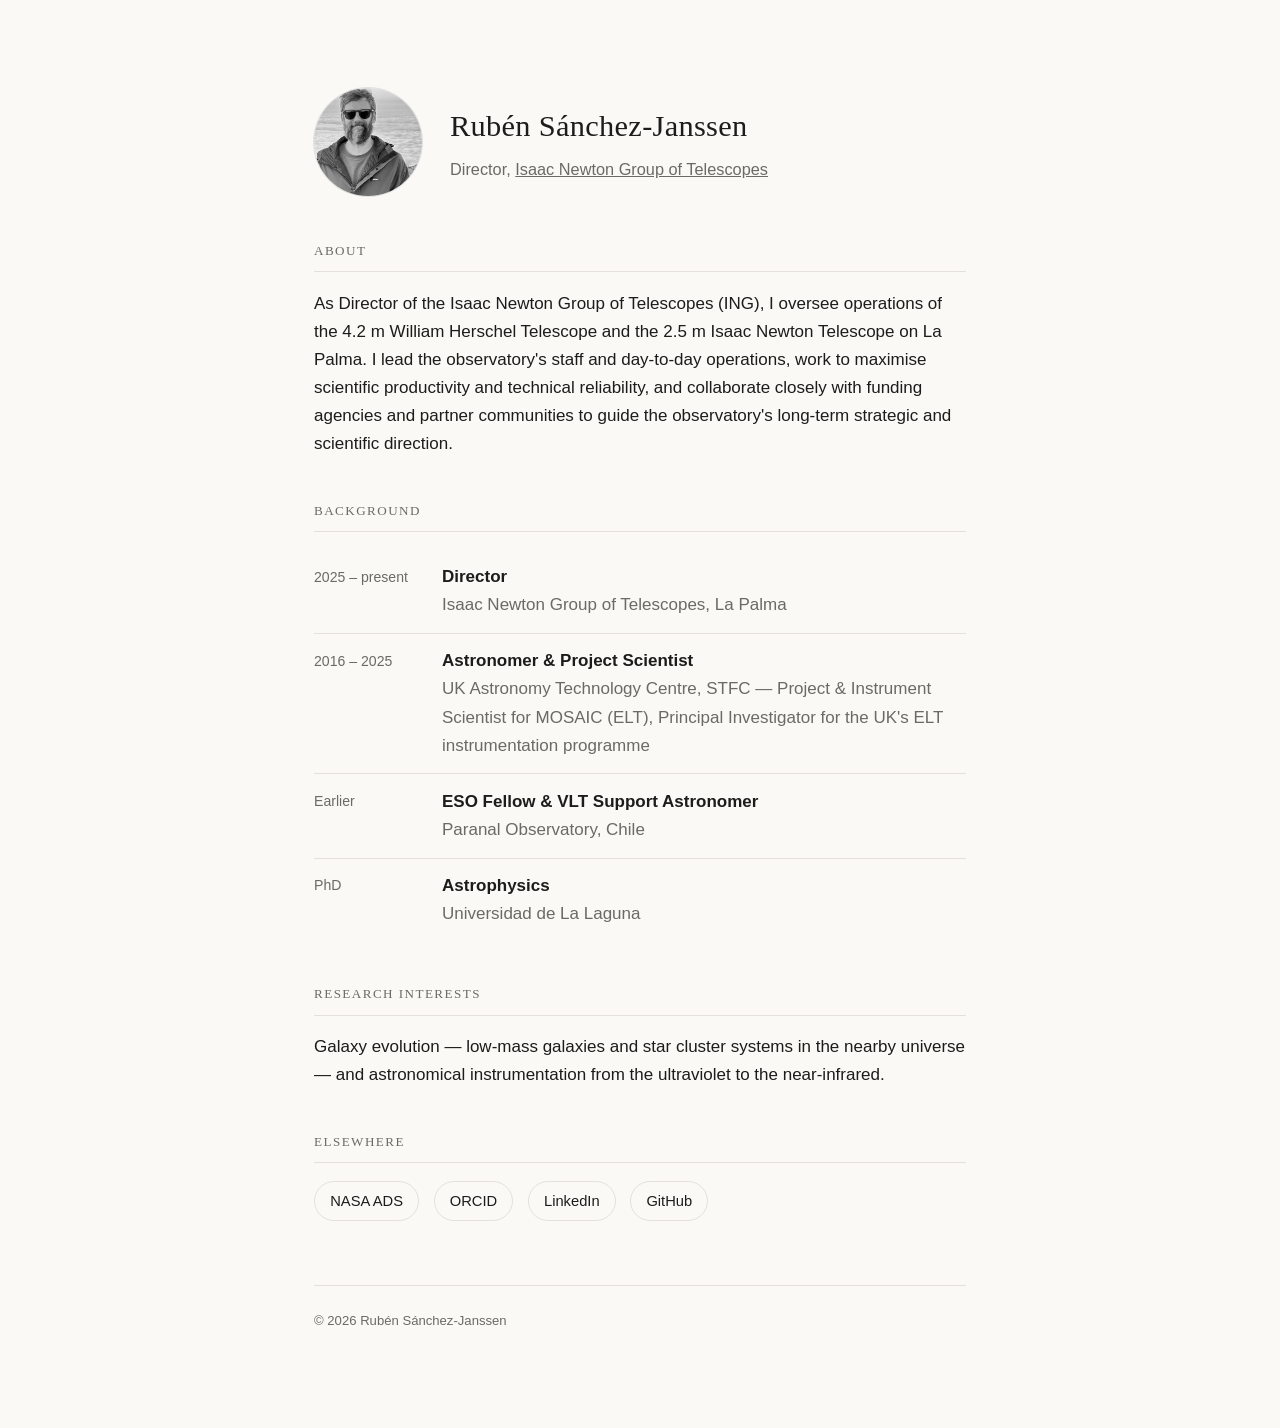
==== index.html @ 3abf2456 "Initial site" ====
<!doctype html>
<html lang="en">
<head>
<meta charset="utf-8">
<meta name="viewport" content="width=device-width, initial-scale=1">
<title>Rubén Sánchez-Janssen</title>
<meta name="description" content="Rubén Sánchez-Janssen — Director, Isaac Newton Group of Telescopes. Astronomer working on galaxy evolution and instrumentation.">
<meta property="og:title" content="Rubén Sánchez-Janssen">
<meta property="og:description" content="Director, Isaac Newton Group of Telescopes. Astronomer working on galaxy evolution and instrumentation.">
<meta property="og:type" content="website">
<meta property="og:image" content="assets/headshot.jpg">
<meta name="theme-color" content="#faf9f6">
<link rel="icon" href="data:,">
<style>
  :root {
    --bg: #faf9f6;
    --text: #1c1c1a;
    --muted: #6b6a64;
    --rule: #e3e1da;
    --accent: #3d5a53;
  }
  @media (prefers-color-scheme: dark) {
    :root {
      --bg: #15161a;
      --text: #eceae4;
      --muted: #9a988f;
      --rule: #2c2d31;
      --accent: #8fb6ac;
    }
  }

  * { box-sizing: border-box; }

  html { background: var(--bg); }

  body {
    margin: 0;
    background: var(--bg);
    color: var(--text);
    font-family: -apple-system, BlinkMacSystemFont, "Segoe UI", Roboto, Helvetica, Arial, sans-serif;
    font-size: 17px;
    line-height: 1.65;
    -webkit-font-smoothing: antialiased;
  }

  main {
    max-width: 700px;
    margin: 0 auto;
    padding: 5.5rem 1.5rem 6rem;
  }

  header {
    display: flex;
    align-items: center;
    gap: 1.75rem;
    margin-bottom: 2.75rem;
  }

  .portrait {
    width: 108px;
    height: 108px;
    border-radius: 50%;
    object-fit: cover;
    flex: none;
    filter: grayscale(1);
    box-shadow: 0 0 0 1px var(--rule);
  }

  h1 {
    font-family: Georgia, "Iowan Old Style", "Palatino Linotype", serif;
    font-weight: 400;
    font-size: 1.9rem;
    letter-spacing: 0.01em;
    margin: 0 0 0.3rem;
    color: var(--text);
  }

  .role {
    margin: 0;
    color: var(--muted);
    font-size: 1.02rem;
  }

  .role a {
    color: inherit;
  }

  section { margin-bottom: 2.6rem; }

  h2 {
    font-family: Georgia, "Iowan Old Style", "Palatino Linotype", serif;
    font-weight: 400;
    font-size: 0.82rem;
    text-transform: uppercase;
    letter-spacing: 0.11em;
    color: var(--muted);
    margin: 0 0 1.1rem;
    padding-bottom: 0.6rem;
    border-bottom: 1px solid var(--rule);
  }

  p { margin: 0 0 1rem; }
  p:last-child { margin-bottom: 0; }

  .timeline {
    list-style: none;
    margin: 0;
    padding: 0;
  }

  .timeline li {
    display: grid;
    grid-template-columns: 108px 1fr;
    gap: 1.25rem;
    padding: 0.85rem 0;
  }

  .timeline li + li { border-top: 1px solid var(--rule); }

  .timeline time {
    color: var(--muted);
    font-size: 0.88rem;
    padding-top: 0.15rem;
  }

  .timeline .what { font-weight: 600; }
  .timeline .where { color: var(--muted); }

  .interests {
    color: var(--text);
  }

  .links {
    list-style: none;
    margin: 0;
    padding: 0;
    display: flex;
    flex-wrap: wrap;
    gap: 0.6rem 0.9rem;
  }

  .links a {
    display: inline-block;
    padding: 0.45rem 0.95rem;
    border: 1px solid var(--rule);
    border-radius: 999px;
    color: var(--text);
    text-decoration: none;
    font-size: 0.92rem;
    transition: border-color 0.15s ease, color 0.15s ease;
  }

  .links a:hover {
    border-color: var(--accent);
    color: var(--accent);
  }

  a { color: var(--accent); }

  footer {
    margin-top: 4rem;
    padding-top: 1.5rem;
    border-top: 1px solid var(--rule);
    color: var(--muted);
    font-size: 0.82rem;
  }

  @media (max-width: 480px) {
    main { padding: 3.5rem 1.25rem 4rem; }
    header { gap: 1.25rem; margin-bottom: 2.25rem; }
    .portrait { width: 84px; height: 84px; }
    h1 { font-size: 1.55rem; }
    .timeline li { grid-template-columns: 1fr; gap: 0.2rem; }
    .timeline time { padding-top: 0; }
  }
</style>
</head>
<body>
<main>

  <header>
    <img class="portrait" src="assets/headshot.jpg" alt="Portrait of Rubén Sánchez-Janssen">
    <div>
      <h1>Rubén Sánchez-Janssen</h1>
      <p class="role">Director, <a href="https://www.ing.iac.es/" target="_blank" rel="noopener">Isaac Newton Group of Telescopes</a></p>
    </div>
  </header>

  <section id="about">
    <h2>About</h2>
    <p>As Director of the Isaac Newton Group of Telescopes (ING), I oversee operations of the 4.2&nbsp;m William Herschel Telescope and the 2.5&nbsp;m Isaac Newton Telescope on La Palma. I lead the observatory's staff and day-to-day operations, work to maximise scientific productivity and technical reliability, and collaborate closely with funding agencies and partner communities to guide the observatory's long-term strategic and scientific direction.</p>
  </section>

  <section id="background">
    <h2>Background</h2>
    <ul class="timeline">
      <li>
        <time>2025 – present</time>
        <div>
          <div class="what">Director</div>
          <div class="where">Isaac Newton Group of Telescopes, La Palma</div>
        </div>
      </li>
      <li>
        <time>2016 – 2025</time>
        <div>
          <div class="what">Astronomer &amp; Project Scientist</div>
          <div class="where">UK Astronomy Technology Centre, STFC — Project &amp; Instrument Scientist for MOSAIC (ELT), Principal Investigator for the UK's ELT instrumentation programme</div>
        </div>
      </li>
      <li>
        <time>Earlier</time>
        <div>
          <div class="what">ESO Fellow &amp; VLT Support Astronomer</div>
          <div class="where">Paranal Observatory, Chile</div>
        </div>
      </li>
      <li>
        <time>PhD</time>
        <div>
          <div class="what">Astrophysics</div>
          <div class="where">Universidad de La Laguna</div>
        </div>
      </li>
    </ul>
  </section>

  <section id="research">
    <h2>Research interests</h2>
    <p class="interests">Galaxy evolution — low-mass galaxies and star cluster systems in the nearby universe — and astronomical instrumentation from the ultraviolet to the near-infrared.</p>
  </section>

  <section id="links">
    <h2>Elsewhere</h2>
    <ul class="links">
      <li><a href="https://ui.adsabs.harvard.edu/search/q=author%3A%22Sanchez-Janssen%2C%20R%22&sort=date%20desc" target="_blank" rel="noopener">NASA ADS</a></li>
      <!-- TODO: replace # with your ORCID URL, e.g. https://orcid.org/0000-0000-0000-0000 -->
      <li><a href="#" target="_blank" rel="noopener">ORCID</a></li>
      <li><a href="https://www.linkedin.com/in/ruben-sanchez-janssen/" target="_blank" rel="noopener">LinkedIn</a></li>
      <li><a href="https://github.com/rsjanssen" target="_blank" rel="noopener">GitHub</a></li>
    </ul>
  </section>

  <footer>
    &copy; <span id="year"></span> Rubén Sánchez-Janssen
  </footer>

</main>
<script>document.getElementById('year').textContent = new Date().getFullYear();</script>
</body>
</html>
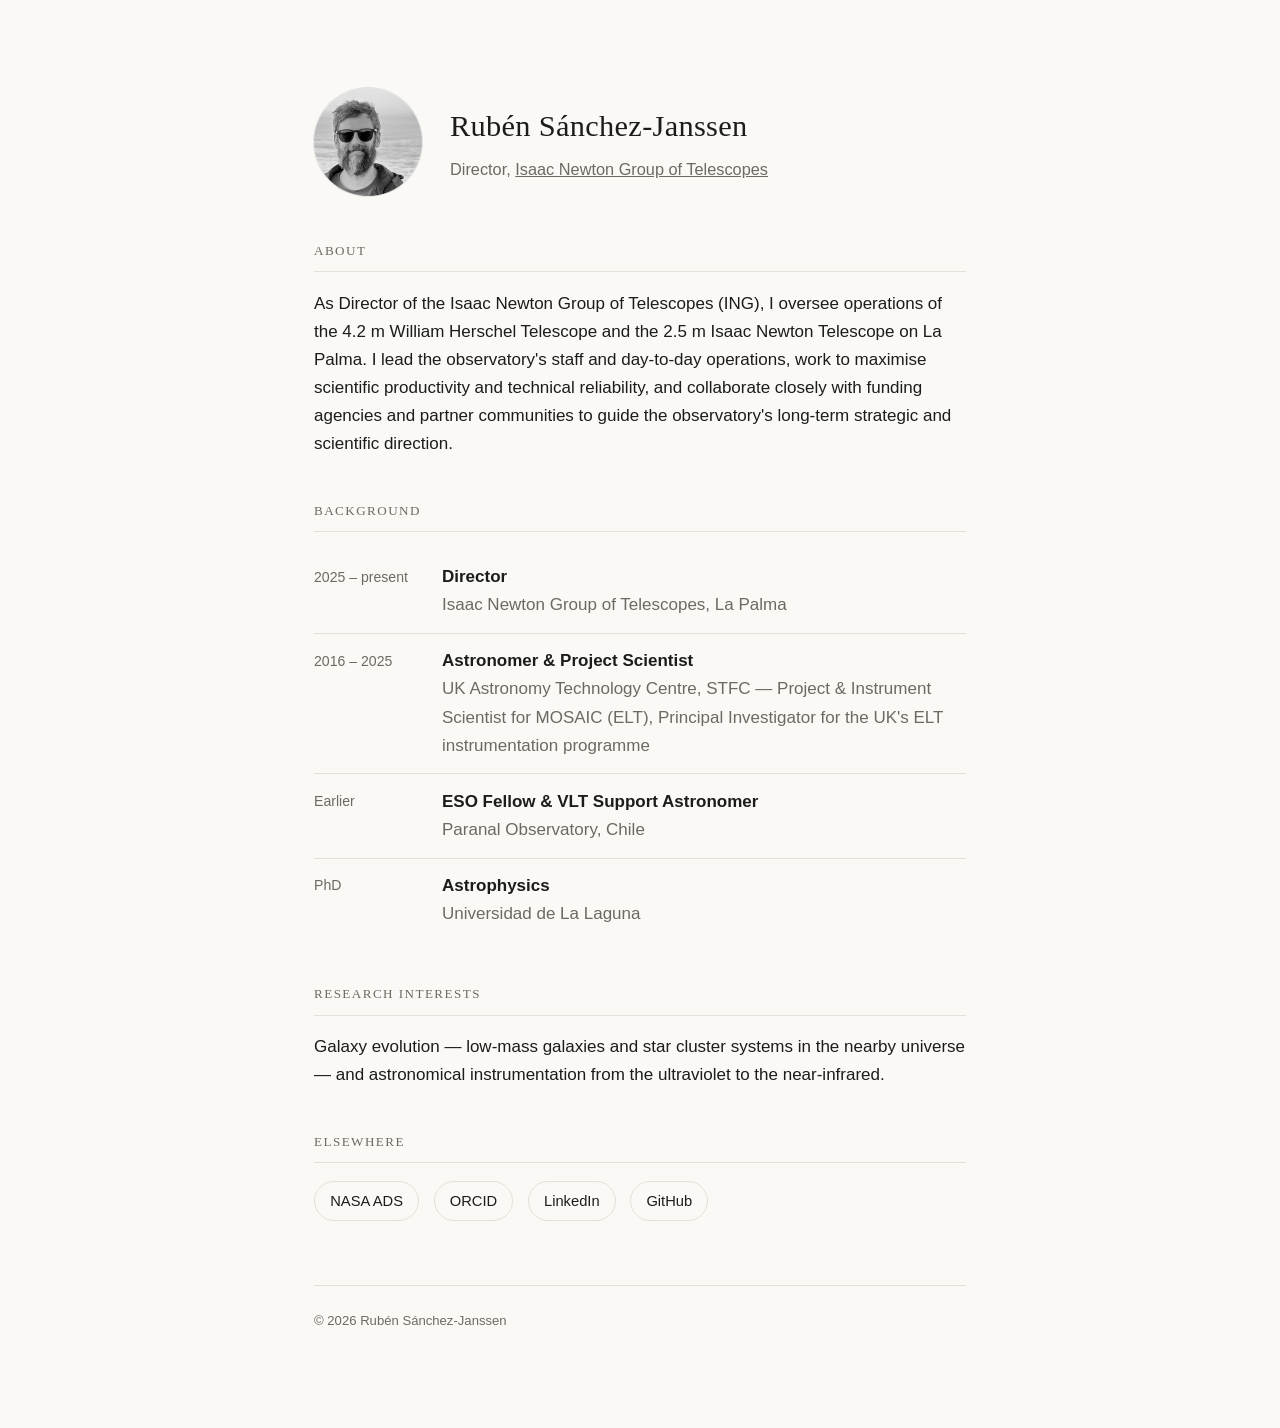
==== commit 9f644528: "Fix ORCID link href" ====
--- a/index.html
+++ b/index.html
@@ -234,8 +234,7 @@
     <h2>Elsewhere</h2>
     <ul class="links">
       <li><a href="https://ui.adsabs.harvard.edu/search/q=author%3A%22Sanchez-Janssen%2C%20R%22&sort=date%20desc" target="_blank" rel="noopener">NASA ADS</a></li>
-      <!-- TODO: replace # with your ORCID URL, e.g. https://orcid.org/0000-0000-0000-0000 -->
-      <li><a href="#" target="_blank" rel="noopener">ORCID</a></li>
+      <li><a href="https://orcid.org/0000-0003-4945-0056" target="_blank" rel="noopener">ORCID</a></li>
       <li><a href="https://www.linkedin.com/in/ruben-sanchez-janssen/" target="_blank" rel="noopener">LinkedIn</a></li>
       <li><a href="https://github.com/rsjanssen" target="_blank" rel="noopener">GitHub</a></li>
     </ul>
